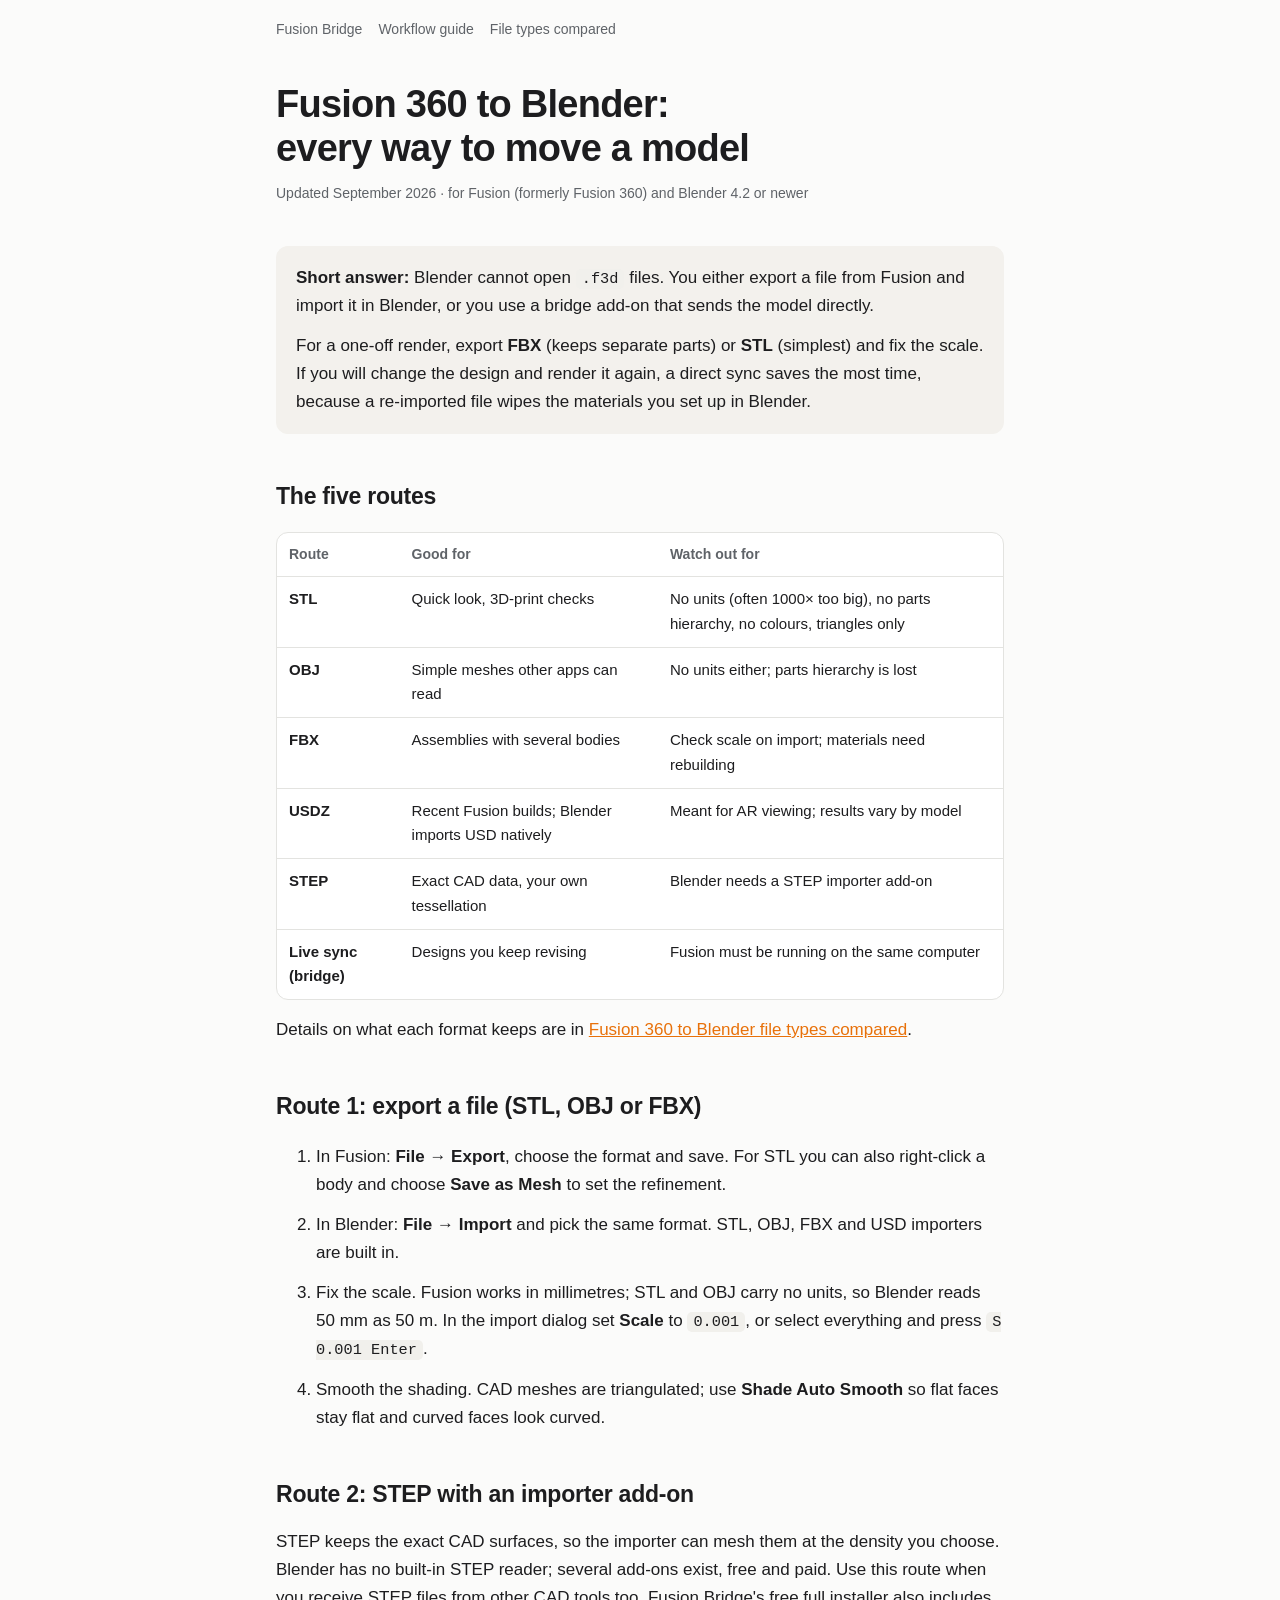
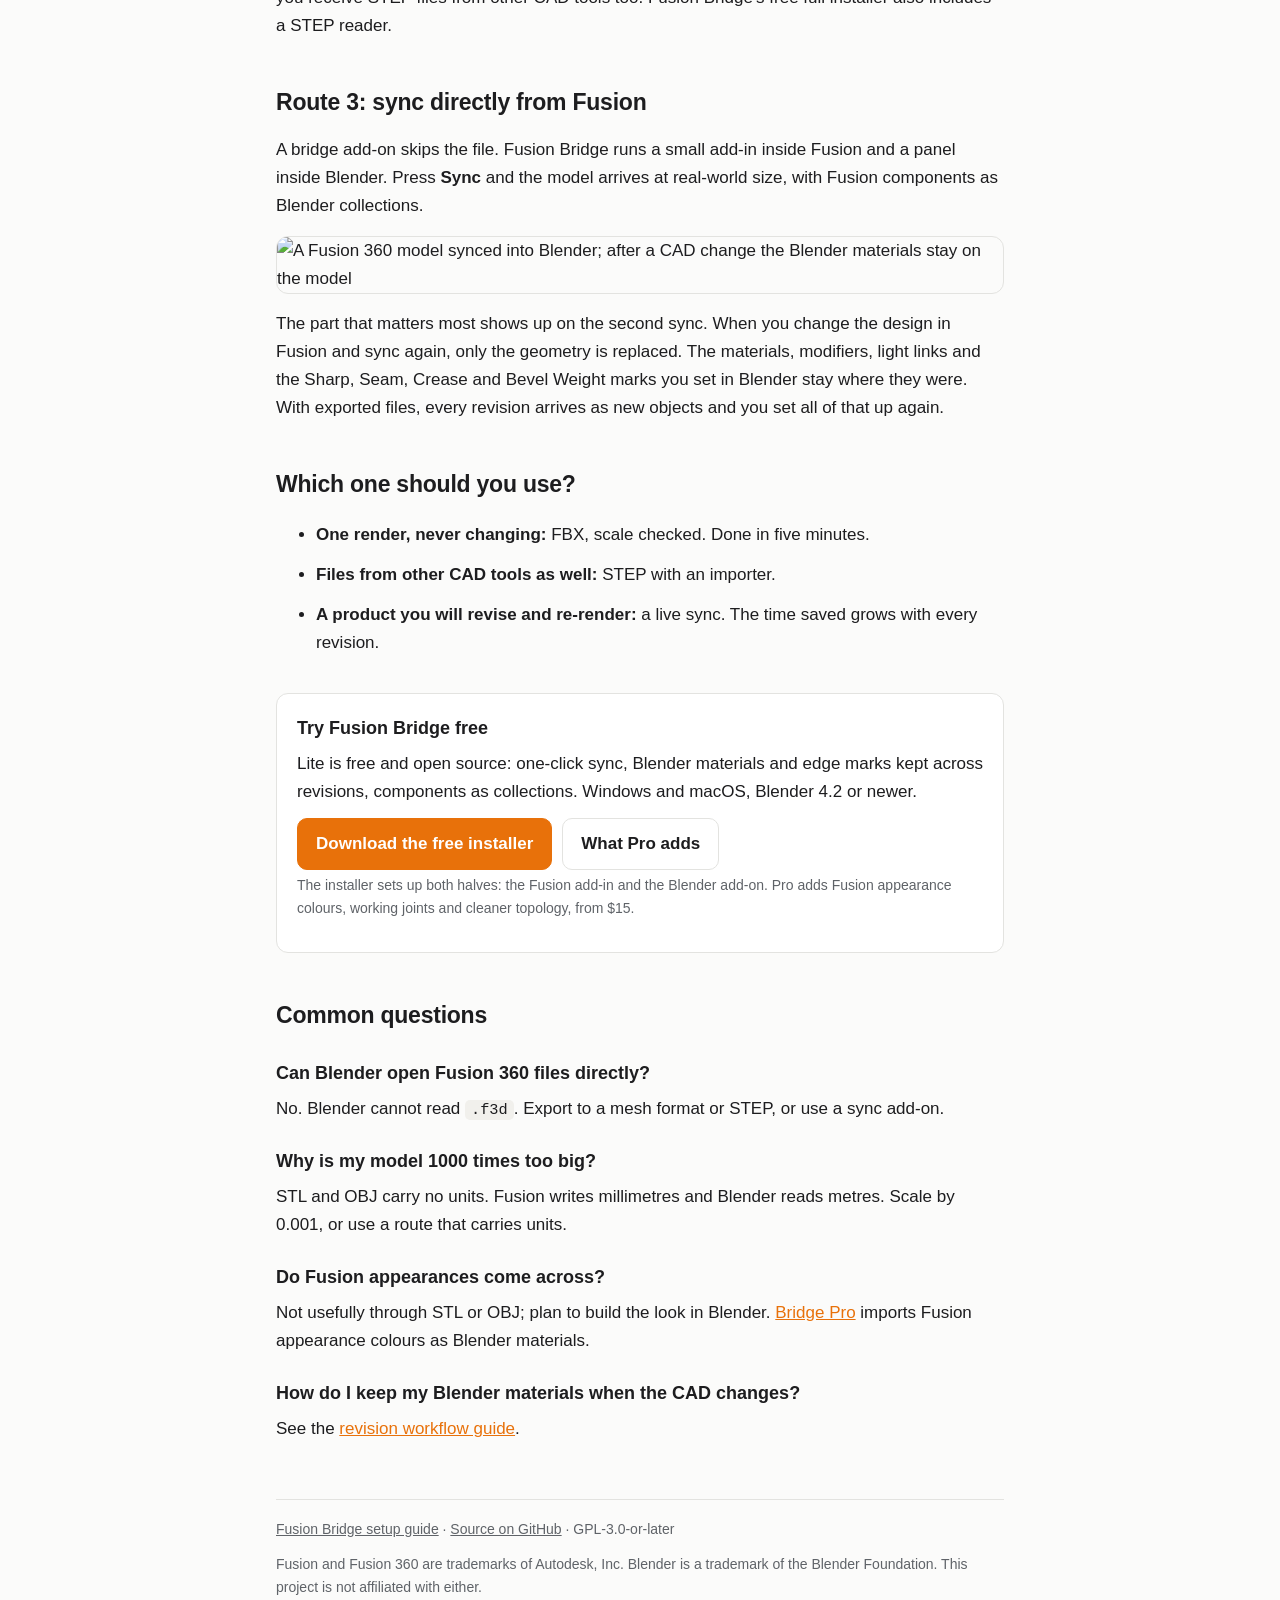
==== site/guides/fusion-360-to-blender.html @ 1edc60ab "Add Fusion 360 to Blender guides and point the README at the setup page Three search-intent guides (" ====
<!doctype html>
<html lang="en">
<head>
<meta charset="utf-8">
<meta name="viewport" content="width=device-width, initial-scale=1">
<title>Fusion 360 to Blender: every way to move a model (2026 guide)</title>
<meta name="description" content="How to get a Fusion 360 model into Blender: STL, OBJ, FBX, USDZ, STEP or a live sync. What each keeps, the 1000x scale trap, and how to keep your Blender materials when the CAD changes.">
<link rel="canonical" href="https://inspace9018.github.io/fusion-to-blender-bridge/guides/fusion-360-to-blender.html">
<meta property="og:title" content="Fusion 360 to Blender: every way to move a model">
<meta property="og:description" content="Five export routes compared, plus the one that keeps your Blender materials after every CAD revision.">
<meta property="og:image" content="https://inspace9018.github.io/fusion-to-blender-bridge/demo.gif">
<link rel="stylesheet" href="guide.css">
<script type="application/ld+json">
{"@context":"https://schema.org","@type":"FAQPage","mainEntity":[
{"@type":"Question","name":"Can Blender open Fusion 360 files directly?","acceptedAnswer":{"@type":"Answer","text":"No. Blender cannot read .f3d files. Export from Fusion to a mesh format (STL, OBJ, FBX or USDZ) or to STEP, or use a sync add-on that talks to Fusion directly."}},
{"@type":"Question","name":"Why is my Fusion 360 model 1000 times too big in Blender?","acceptedAnswer":{"@type":"Answer","text":"STL and OBJ files carry no units. Fusion writes millimetres, Blender reads the numbers as metres. Scale the import by 0.001, or use a format or tool that carries units."}},
{"@type":"Question","name":"Do Fusion 360 appearances transfer to Blender?","acceptedAnswer":{"@type":"Answer","text":"Not in a usable way through STL or OBJ. Plan to build the look in Blender. Fusion Bridge Pro imports Fusion appearance colours as Blender materials."}},
{"@type":"Question","name":"How do I keep my Blender materials when I change the model in Fusion?","acceptedAnswer":{"@type":"Answer","text":"A re-exported file arrives as new objects, so materials must be reassigned. A sync add-on such as Fusion Bridge replaces only the geometry and keeps the materials, modifiers and edge marks you set in Blender."}}
]}
</script>
</head>
<body>
<div class="wrap">
<nav class="top"><a href="../">Fusion Bridge</a><a href="fusion-360-to-blender-workflow.html">Workflow guide</a><a href="fusion-360-to-blender-file-types.html">File types compared</a></nav>

<header>
  <h1>Fusion 360 to Blender: every way to move a model</h1>
  <p class="meta">Updated September 2026 · for Fusion (formerly Fusion 360) and Blender 4.2 or newer</p>
</header>

<div class="answer">
  <p><strong>Short answer:</strong> Blender cannot open <code>.f3d</code> files. You either export a file from Fusion and import it in Blender, or you use a bridge add-on that sends the model directly.</p>
  <p>For a one-off render, export <strong>FBX</strong> (keeps separate parts) or <strong>STL</strong> (simplest) and fix the scale. If you will change the design and render it again, a direct sync saves the most time, because a re-imported file wipes the materials you set up in Blender.</p>
</div>

<h2>The five routes</h2>
<div class="tablewrap">
<table>
  <thead><tr><th>Route</th><th>Good for</th><th>Watch out for</th></tr></thead>
  <tbody>
    <tr><td><strong>STL</strong></td><td>Quick look, 3D-print checks</td><td>No units (often 1000× too big), no parts hierarchy, no colours, triangles only</td></tr>
    <tr><td><strong>OBJ</strong></td><td>Simple meshes other apps can read</td><td>No units either; parts hierarchy is lost</td></tr>
    <tr><td><strong>FBX</strong></td><td>Assemblies with several bodies</td><td>Check scale on import; materials need rebuilding</td></tr>
    <tr><td><strong>USDZ</strong></td><td>Recent Fusion builds; Blender imports USD natively</td><td>Meant for AR viewing; results vary by model</td></tr>
    <tr><td><strong>STEP</strong></td><td>Exact CAD data, your own tessellation</td><td>Blender needs a STEP importer add-on</td></tr>
    <tr><td><strong>Live sync (bridge)</strong></td><td>Designs you keep revising</td><td>Fusion must be running on the same computer</td></tr>
  </tbody>
</table>
</div>
<p>Details on what each format keeps are in <a href="fusion-360-to-blender-file-types.html">Fusion 360 to Blender file types compared</a>.</p>

<h2>Route 1: export a file (STL, OBJ or FBX)</h2>
<ol>
  <li>In Fusion: <strong>File → Export</strong>, choose the format and save. For STL you can also right-click a body and choose <strong>Save as Mesh</strong> to set the refinement.</li>
  <li>In Blender: <strong>File → Import</strong> and pick the same format. STL, OBJ, FBX and USD importers are built in.</li>
  <li>Fix the scale. Fusion works in millimetres; STL and OBJ carry no units, so Blender reads 50 mm as 50 m. In the import dialog set <strong>Scale</strong> to <code>0.001</code>, or select everything and press <code>S 0.001 Enter</code>.</li>
  <li>Smooth the shading. CAD meshes are triangulated; use <strong>Shade Auto Smooth</strong> so flat faces stay flat and curved faces look curved.</li>
</ol>

<h2>Route 2: STEP with an importer add-on</h2>
<p>STEP keeps the exact CAD surfaces, so the importer can mesh them at the density you choose. Blender has no built-in STEP reader; several add-ons exist, free and paid. Use this route when you receive STEP files from other CAD tools too. Fusion Bridge's free full installer also includes a STEP reader.</p>

<h2>Route 3: sync directly from Fusion</h2>
<p>A bridge add-on skips the file. Fusion Bridge runs a small add-in inside Fusion and a panel inside Blender. Press <strong>Sync</strong> and the model arrives at real-world size, with Fusion components as Blender collections.</p>
<img class="shot" src="../demo.gif" alt="A Fusion 360 model synced into Blender; after a CAD change the Blender materials stay on the model" loading="lazy">
<p>The part that matters most shows up on the second sync. When you change the design in Fusion and sync again, only the geometry is replaced. The materials, modifiers, light links and the Sharp, Seam, Crease and Bevel Weight marks you set in Blender stay where they were. With exported files, every revision arrives as new objects and you set all of that up again.</p>

<h2>Which one should you use?</h2>
<ul>
  <li><strong>One render, never changing:</strong> FBX, scale checked. Done in five minutes.</li>
  <li><strong>Files from other CAD tools as well:</strong> STEP with an importer.</li>
  <li><strong>A product you will revise and re-render:</strong> a live sync. The time saved grows with every revision.</li>
</ul>

<div class="cta">
  <h3>Try Fusion Bridge free</h3>
  <p>Lite is free and open source: one-click sync, Blender materials and edge marks kept across revisions, components as collections. Windows and macOS, Blender 4.2 or newer.</p>
  <div class="btns">
    <a class="btn primary" href="https://github.com/inspace9018/fusion-to-blender-bridge/releases/latest/download/fusion_to_blender_bridge_installer.zip">Download the free installer</a>
    <a class="btn" href="../#pro">What Pro adds</a>
  </div>
  <p class="note">The installer sets up both halves: the Fusion add-in and the Blender add-on. Pro adds Fusion appearance colours, working joints and cleaner topology, from $15.</p>
</div>

<h2>Common questions</h2>
<h3>Can Blender open Fusion 360 files directly?</h3>
<p>No. Blender cannot read <code>.f3d</code>. Export to a mesh format or STEP, or use a sync add-on.</p>
<h3>Why is my model 1000 times too big?</h3>
<p>STL and OBJ carry no units. Fusion writes millimetres and Blender reads metres. Scale by 0.001, or use a route that carries units.</p>
<h3>Do Fusion appearances come across?</h3>
<p>Not usefully through STL or OBJ; plan to build the look in Blender. <a href="../#pro">Bridge Pro</a> imports Fusion appearance colours as Blender materials.</p>
<h3>How do I keep my Blender materials when the CAD changes?</h3>
<p>See the <a href="fusion-360-to-blender-workflow.html">revision workflow guide</a>.</p>

<footer>
  <p><a href="../">Fusion Bridge setup guide</a> · <a href="https://github.com/inspace9018/fusion-to-blender-bridge">Source on GitHub</a> · GPL-3.0-or-later</p>
  <p>Fusion and Fusion 360 are trademarks of Autodesk, Inc. Blender is a trademark of the Blender Foundation. This project is not affiliated with either.</p>
</footer>
</div>
</body>
</html>
---- site/guides/guide.css ----
:root {
  --bg: #fbfbfa; --fg: #1d1d1f; --muted: #5f6368; --line: #e3e3e0;
  --card: #ffffff; --accent: #e8710a; --accent-fg: #ffffff; --soft: #f3f1ed;
  --ok: #1e8e3e; --code: #f1f0ec;
}
@media (prefers-color-scheme: dark) {
  :root:not([data-theme="light"]) {
    --bg: #151516; --fg: #ececec; --muted: #a0a0a6; --line: #2d2d30;
    --card: #1d1d1f; --accent: #ff8a2a; --accent-fg: #151516; --soft: #232326;
    --ok: #5bc97a; --code: #26262a; color-scheme: dark;
  }
}
:root[data-theme="dark"] {
  --bg: #151516; --fg: #ececec; --muted: #a0a0a6; --line: #2d2d30;
  --card: #1d1d1f; --accent: #ff8a2a; --accent-fg: #151516; --soft: #232326;
  --ok: #5bc97a; --code: #26262a; color-scheme: dark;
}
* { box-sizing: border-box; }
body {
  margin: 0; background: var(--bg); color: var(--fg);
  font: 17px/1.65 -apple-system, BlinkMacSystemFont, "Segoe UI", Roboto, sans-serif;
}
.wrap { max-width: 760px; margin: 0 auto; padding: 0 16px; }
nav.top { padding: 18px 0; font-size: 14px; display: flex; gap: 16px; flex-wrap: wrap; }
nav.top a { color: var(--muted); text-decoration: none; }
header { padding: 24px 0 8px; }
h1 { font-size: clamp(28px, 5vw, 38px); line-height: 1.15; margin: 0 0 12px; letter-spacing: -0.02em; text-wrap: balance; }
h2 { font-size: 23px; margin: 44px 0 14px; letter-spacing: -0.01em; text-wrap: balance; }
h3 { font-size: 18px; margin: 24px 0 6px; }
p, li { margin: 0 0 12px; }
.meta { color: var(--muted); font-size: 14px; }
a { color: var(--accent); }
.answer { background: var(--soft); border-radius: 12px; padding: 18px 20px; margin: 20px 0; }
.answer p:last-child { margin-bottom: 0; }
code { background: var(--code); padding: 1px 6px; border-radius: 5px; font-size: 0.9em; overflow-wrap: anywhere; }
.tablewrap { overflow-x: auto; border: 1px solid var(--line); border-radius: 12px; background: var(--card); margin: 16px 0; }
table { width: 100%; border-collapse: collapse; min-width: 560px; font-size: 15px; }
th, td { padding: 10px 12px; text-align: left; border-bottom: 1px solid var(--line); vertical-align: top; }
th { color: var(--muted); font-weight: 600; font-size: 14px; }
tr:last-child td { border-bottom: 0; }
.yes { color: var(--ok); font-weight: 700; }
.no { color: var(--muted); }
.cta { border: 1px solid var(--line); background: var(--card); border-radius: 12px; padding: 20px; margin: 36px 0; }
.cta h3 { margin-top: 0; }
.btns { display: flex; flex-wrap: wrap; gap: 10px; margin: 12px 0 4px; }
.btn { display: inline-block; padding: 11px 18px; border-radius: 10px; font-weight: 600; text-decoration: none; border: 1px solid var(--line); color: var(--fg); background: var(--card); }
.btn.primary { background: var(--accent); color: var(--accent-fg); border-color: var(--accent); }
.note { font-size: 14px; color: var(--muted); }
img.shot { max-width: 100%; height: auto; border-radius: 12px; border: 1px solid var(--line); display: block; margin: 16px 0; }
footer { margin: 56px 0 40px; padding-top: 18px; border-top: 1px solid var(--line); font-size: 14px; color: var(--muted); }
footer a { color: var(--muted); }
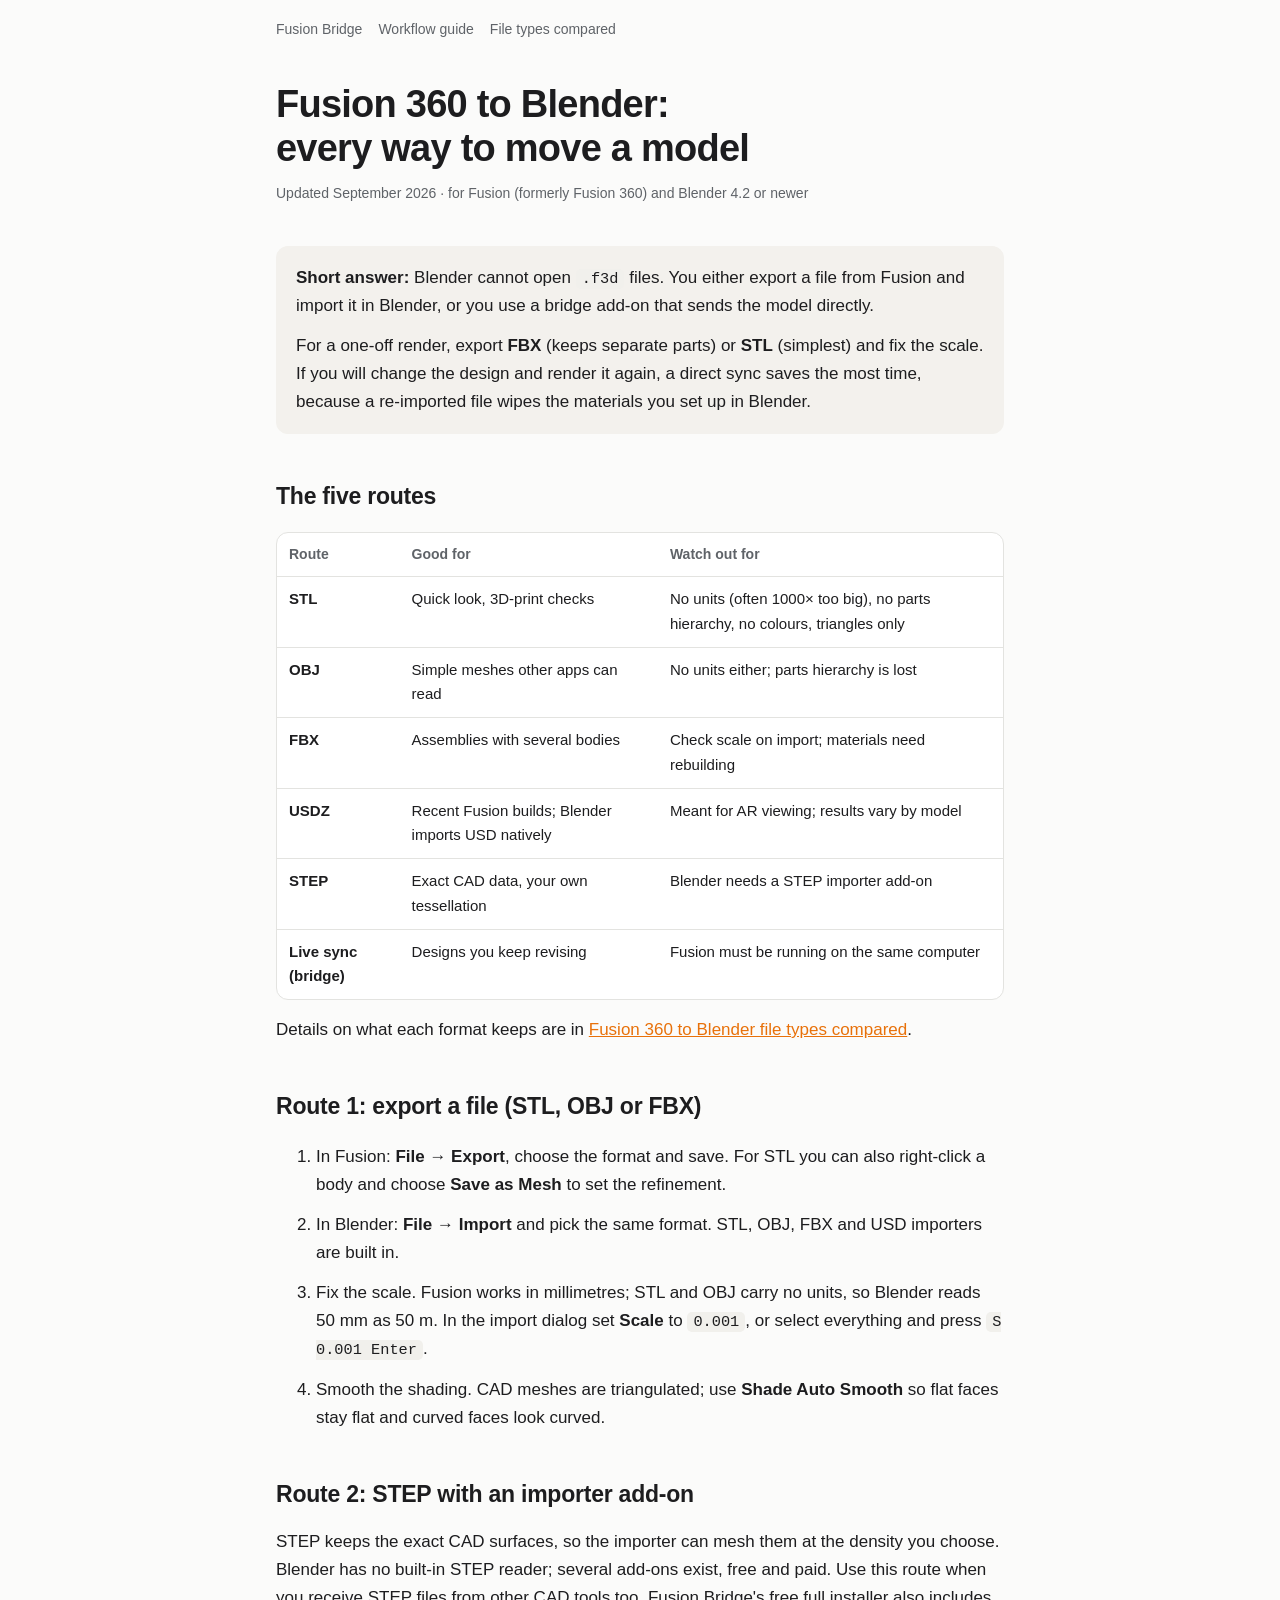
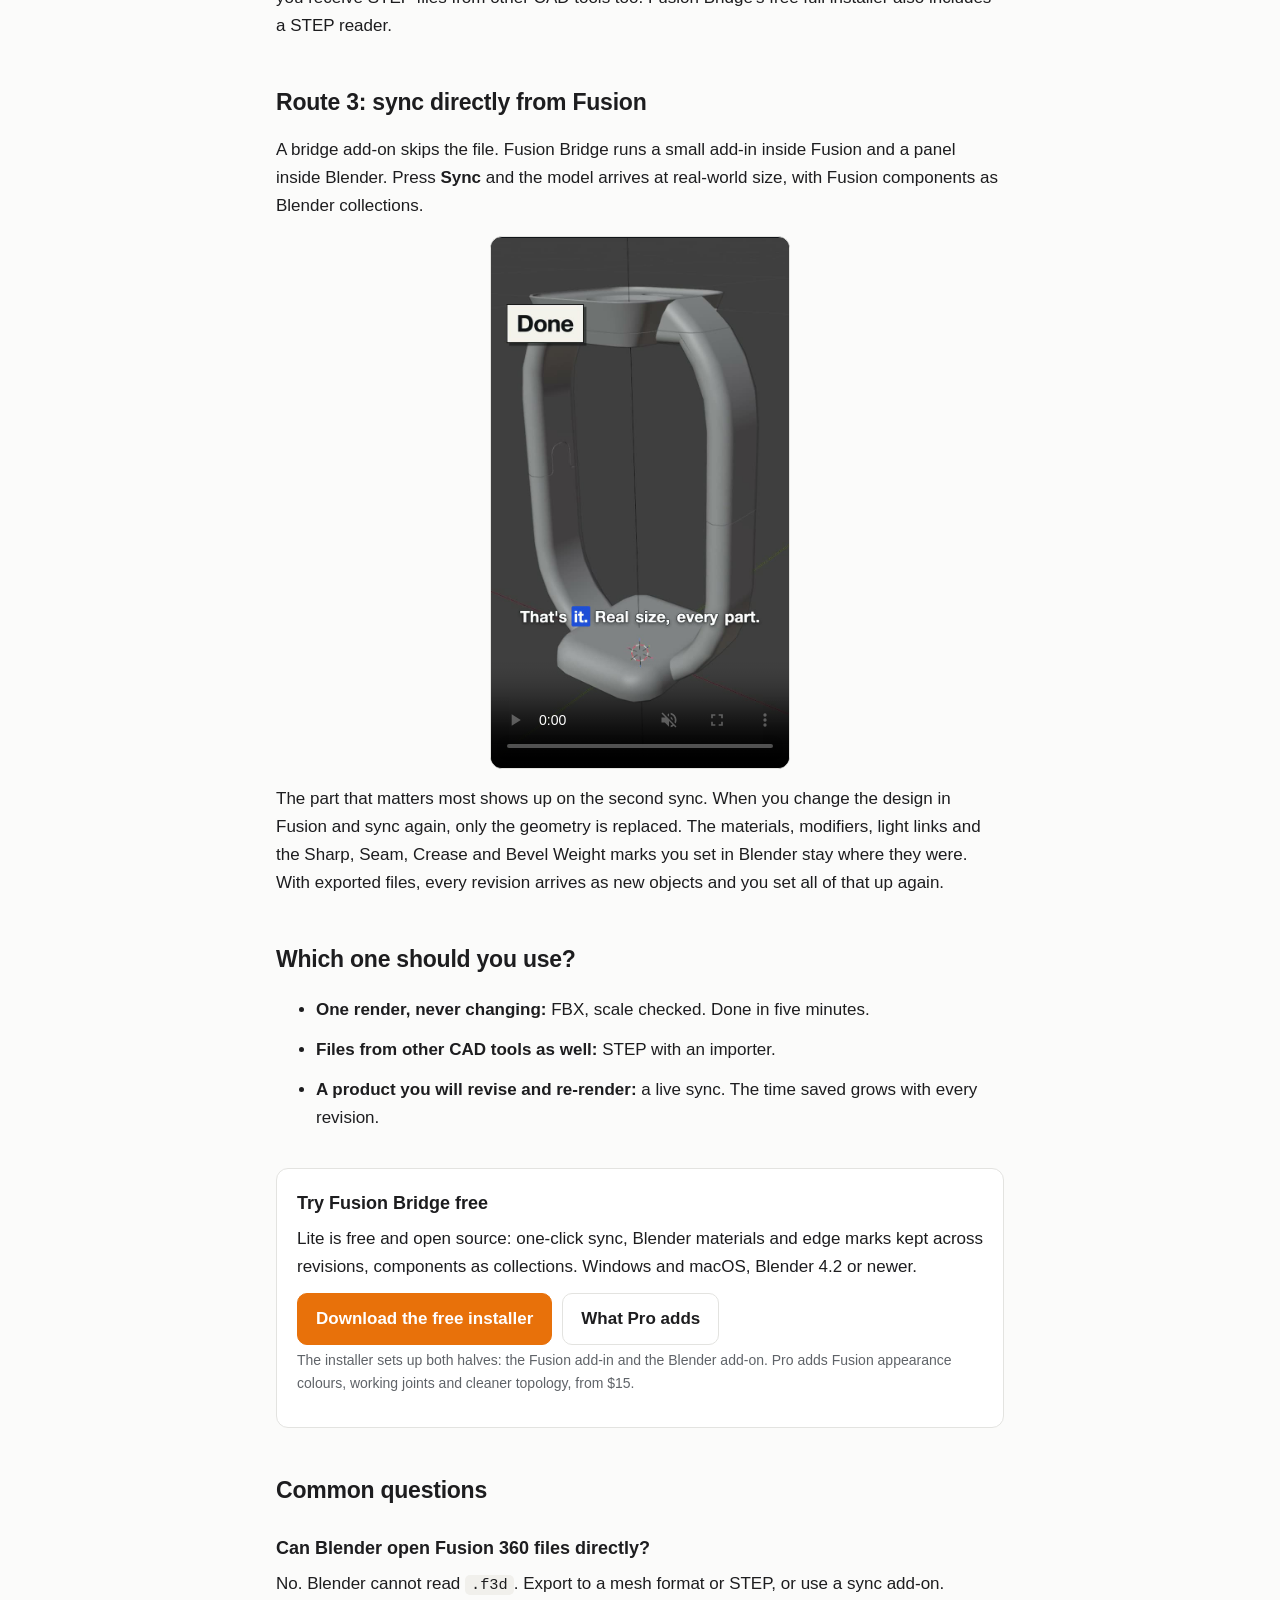
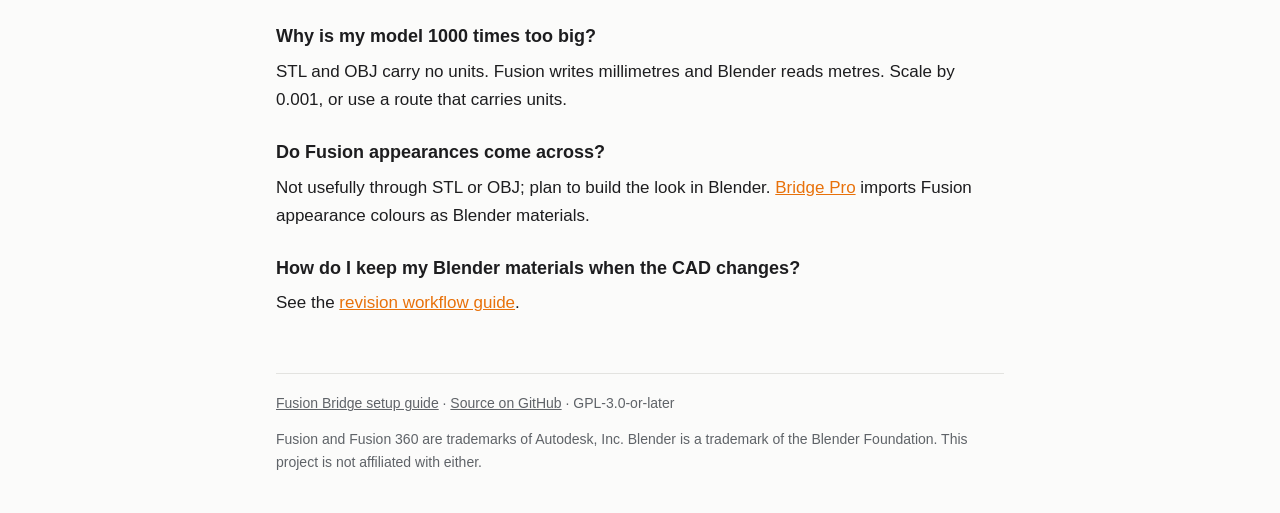
==== commit 8b52eacd: "Show the 30-second demo video on the setup page, the main guide and the README The setup page hero a" ====
--- a/site/guides/fusion-360-to-blender.html
+++ b/site/guides/fusion-360-to-blender.html
@@ -17,6 +17,13 @@
 {"@type":"Question","name":"Do Fusion 360 appearances transfer to Blender?","acceptedAnswer":{"@type":"Answer","text":"Not in a usable way through STL or OBJ. Plan to build the look in Blender. Fusion Bridge Pro imports Fusion appearance colours as Blender materials."}},
 {"@type":"Question","name":"How do I keep my Blender materials when I change the model in Fusion?","acceptedAnswer":{"@type":"Answer","text":"A re-exported file arrives as new objects, so materials must be reassigned. A sync add-on such as Fusion Bridge replaces only the geometry and keeps the materials, modifiers and edge marks you set in Blender."}}
 ]}
+</script>
+<script type="application/ld+json">
+{"@context":"https://schema.org","@type":"VideoObject","name":"Fusion 360 to Blender without exporting",
+ "description":"Fusion Bridge in 30 seconds: turn on the server in Fusion, press Sync in Blender, change the CAD and sync again. Materials, seams and modifiers stay.",
+ "thumbnailUrl":"https://inspace9018.github.io/fusion-to-blender-bridge/media/fusion-bridge-demo.jpg",
+ "contentUrl":"https://inspace9018.github.io/fusion-to-blender-bridge/media/fusion-bridge-demo.mp4",
+ "embedUrl":"https://inspace9018.github.io/fusion-to-blender-bridge/guides/fusion-360-to-blender.html","uploadDate":"2026-10-02","duration":"PT30S"}
 </script>
 </head>
 <body>
@@ -62,7 +69,8 @@
 
 <h2>Route 3: sync directly from Fusion</h2>
 <p>A bridge add-on skips the file. Fusion Bridge runs a small add-in inside Fusion and a panel inside Blender. Press <strong>Sync</strong> and the model arrives at real-world size, with Fusion components as Blender collections.</p>
-<img class="shot" src="../demo.gif" alt="A Fusion 360 model synced into Blender; after a CAD change the Blender materials stay on the model" loading="lazy">
+<video class="shot" src="../media/fusion-bridge-demo.mp4" poster="../media/fusion-bridge-demo.jpg" controls muted playsinline preload="metadata" width="300" height="533"
+  aria-label="30-second demo: Sync in Blender, the model appears; after a CAD change the Blender materials and seams stay"></video>
 <p>The part that matters most shows up on the second sync. When you change the design in Fusion and sync again, only the geometry is replaced. The materials, modifiers, light links and the Sharp, Seam, Crease and Bevel Weight marks you set in Blender stay where they were. With exported files, every revision arrives as new objects and you set all of that up again.</p>
 
 <h2>Which one should you use?</h2>
--- a/site/guides/guide.css
+++ b/site/guides/guide.css
@@ -46,6 +46,7 @@
 .btn { display: inline-block; padding: 11px 18px; border-radius: 10px; font-weight: 600; text-decoration: none; border: 1px solid var(--line); color: var(--fg); background: var(--card); }
 .btn.primary { background: var(--accent); color: var(--accent-fg); border-color: var(--accent); }
 .note { font-size: 14px; color: var(--muted); }
+video.shot { display: block; width: 100%; max-width: 300px; aspect-ratio: 9 / 16; margin: 16px auto; border-radius: 12px; border: 1px solid var(--line); background: #101418; }
 img.shot { max-width: 100%; height: auto; border-radius: 12px; border: 1px solid var(--line); display: block; margin: 16px 0; }
 footer { margin: 56px 0 40px; padding-top: 18px; border-top: 1px solid var(--line); font-size: 14px; color: var(--muted); }
 footer a { color: var(--muted); }
